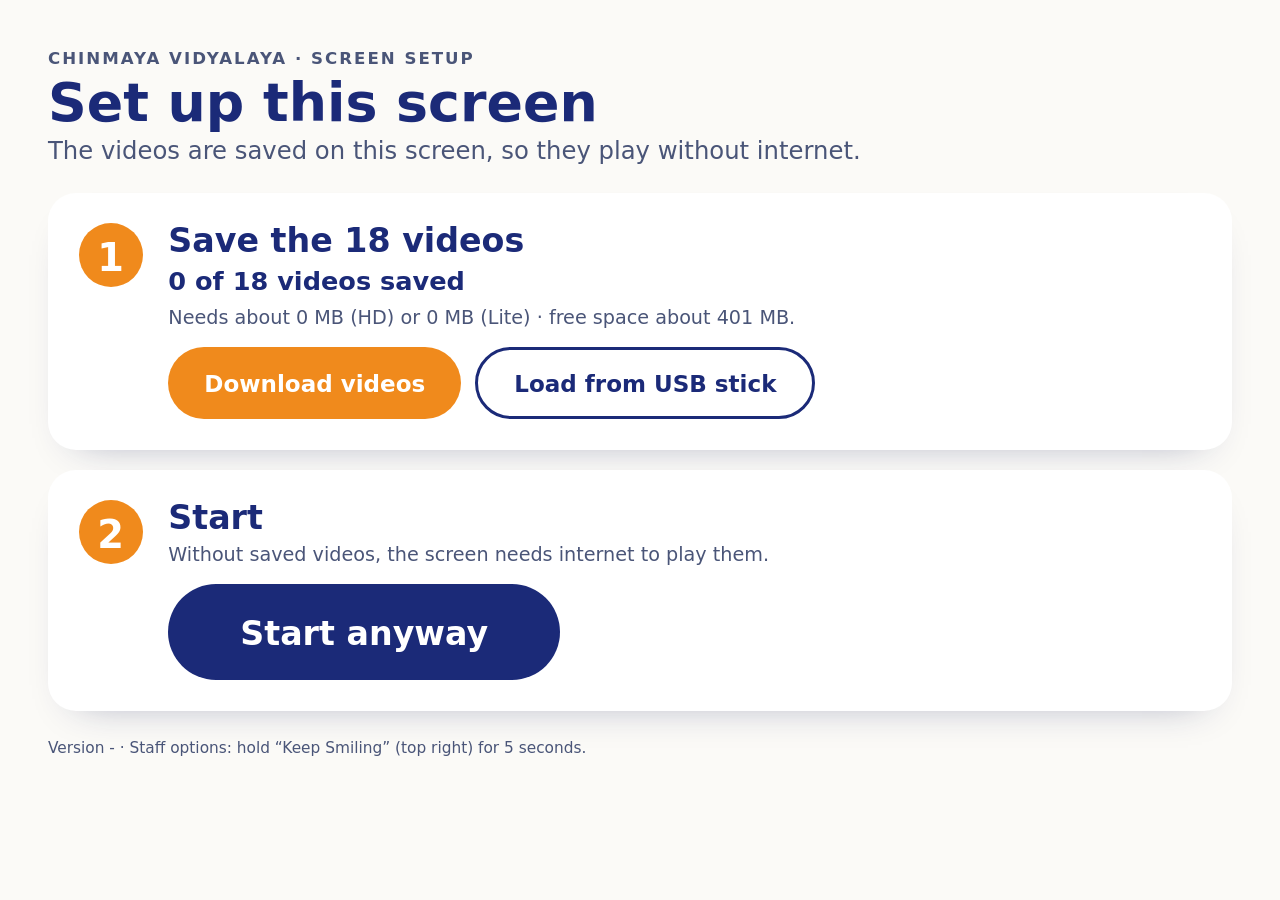
==== index.html @ 74f72289 "Build kiosk home screen and video player Home screen follows design 4a at 1920x1080 and scales to an" ====
<!DOCTYPE html>
<html lang="en" translate="no">
<head>
<meta charset="utf-8">
<meta name="viewport" content="width=device-width, initial-scale=1, maximum-scale=1, user-scalable=no, viewport-fit=cover">
<meta name="google" content="notranslate">
<meta name="theme-color" content="#fbfaf7">
<meta name="mobile-web-app-capable" content="yes">
<meta name="apple-mobile-web-app-capable" content="yes">
<title>CIRS Videos</title>
<link rel="manifest" href="manifest.webmanifest">
<link rel="icon" href="app-icons/icon-192.png">
<link rel="apple-touch-icon" href="app-icons/icon-192.png">
<link rel="stylesheet" href="css/font.css">
<link rel="stylesheet" href="css/style.css">
</head>
<body>

<!-- Home screen: design 4a, drawn at 1920x1080 and scaled to fit the screen -->
<main id="stage" class="stage">
  <header class="head">
    <div class="head-text">
      <div class="eyebrow" id="eyebrow"></div>
      <h1 class="headline" id="headline"></h1>
    </div>
    <div class="tagline" id="tagline"></div>
  </header>
  <div class="grid" id="grid"></div>
</main>

<!-- Video player (also used for the idle showreel) -->
<section id="player" class="player" aria-hidden="true">
  <video id="video" playsinline webkit-playsinline disablepictureinpicture disableremoteplayback
         controlslist="nodownload nofullscreen noremoteplayback" preload="auto"></video>
  <div class="tap-layer" id="tapLayer"></div>
  <button class="home-btn" id="homeBtn" type="button">
    <svg viewBox="0 0 24 24" aria-hidden="true"><path d="M15 5l-7 7 7 7" fill="none" stroke="currentColor" stroke-width="3" stroke-linecap="round" stroke-linejoin="round"/></svg>
    <span>Home</span>
  </button>
  <div class="title-chip" id="titleChip"></div>
  <div class="big-play" id="bigPlay" aria-hidden="true"></div>
  <button class="sound-chip" id="soundChip" type="button">
    <svg viewBox="0 0 24 24" aria-hidden="true"><path d="M4 9h4l5-4v14l-5-4H4z" fill="currentColor"/><path d="M16.5 8.5a5 5 0 010 7M19 6a8.5 8.5 0 010 12" fill="none" stroke="currentColor" stroke-width="2" stroke-linecap="round"/></svg>
    <span>Tap for sound</span>
  </button>
  <div class="progress"><div class="progress-fill" id="progressFill"></div></div>
  <div class="attract-banner">
    <div class="attract-pill">
      <span class="tap-ring" aria-hidden="true"></span>
      <span class="attract-big">Touch the screen to explore</span>
    </div>
    <div class="attract-now" id="attractNow"></div>
  </div>
</section>

<!-- Setup screen (hosted link): save the videos on this device -->
<section id="setup" class="screen scroll" hidden>
  <div class="screen-inner">
    <div class="eyebrow">CHINMAYA VIDYALAYA · SCREEN SETUP</div>
    <h1 class="screen-title">Set up this screen</h1>
    <p class="screen-lead">The videos are saved on this screen, so they play without internet.</p>

    <div class="card">
      <div class="step-no">1</div>
      <div class="card-body">
        <h2>Save the 18 videos</h2>
        <p class="status" id="setupStatus"></p>
        <div class="bar" id="setupBar" hidden><div class="bar-fill" id="setupBarFill"></div></div>
        <p class="sub" id="setupDetail"></p>
        <div class="btn-row">
          <button class="btn btn-primary" id="setupDownload" type="button">Download videos</button>
          <button class="btn btn-outline" id="setupUsb" type="button">Load from USB stick</button>
          <button class="btn btn-ghost" id="setupStop" type="button" hidden>Stop</button>
        </div>
      </div>
    </div>

    <div class="card">
      <div class="step-no">2</div>
      <div class="card-body">
        <h2>Start</h2>
        <p class="sub" id="startNote"></p>
        <div class="btn-row">
          <button class="btn btn-navy btn-big" id="setupStart" type="button">Start</button>
          <button class="btn btn-outline" id="setupInstall" type="button" hidden>Add to Home screen</button>
        </div>
      </div>
    </div>

    <p class="foot" id="setupFoot"></p>
  </div>
</section>

<!-- Staff screen: status, self-test and fixes -->
<section id="staff" class="screen scroll" hidden>
  <div class="screen-inner wide">
    <div class="staff-head">
      <div>
        <div class="eyebrow">CHINMAYA VIDYALAYA · STAFF</div>
        <h1 class="screen-title">Staff options</h1>
      </div>
      <button class="btn btn-navy" id="staffClose" type="button">Close</button>
    </div>
    <div class="stat-grid" id="staffStats"></div>

    <div class="card flat">
      <div class="card-body">
        <h2>Check and fix</h2>
        <div class="btn-row">
          <button class="btn btn-primary" id="staffTest" type="button">Run self-test</button>
          <button class="btn btn-outline" id="staffDownload" type="button">Download / repair videos</button>
          <button class="btn btn-outline" id="staffUsb" type="button">Load from USB stick</button>
          <button class="btn btn-outline" id="staffUpdate" type="button">Check for updates</button>
          <button class="btn btn-outline" id="staffReload" type="button">Restart app</button>
        </div>
        <p class="sub" id="staffMsg"></p>
      </div>
    </div>

    <div class="card flat">
      <div class="card-body settings">
        <div class="setting"><span>Video quality</span><div class="seg" id="segQuality">
          <button type="button" data-v="auto">Auto</button><button type="button" data-v="hd">HD</button><button type="button" data-v="lite">Lite</button></div></div>
        <div class="setting"><span>Mode</span><div class="seg" id="segMode">
          <button type="button" data-v="interactive">Interactive</button><button type="button" data-v="loop">Loop only (no touch)</button></div></div>
        <div class="setting"><span>Volume</span><input type="range" id="volume" min="0" max="100" step="5"></div>
      </div>
    </div>

    <div class="card flat">
      <div class="card-body">
        <h2>Videos on this screen</h2>
        <table class="topic-table" id="topicTable"></table>
        <div class="btn-row"><button class="btn btn-danger" id="staffClear" type="button">Delete saved videos</button></div>
      </div>
    </div>
  </div>
</section>

<!-- PIN pad and confirm dialogs -->
<div id="modal" class="modal" hidden>
  <div class="modal-box" id="modalBox"></div>
</div>

<input type="file" id="fileInput" accept="video/mp4,.mp4" multiple hidden>
<div id="toast" class="toast" role="status"></div>
<div id="soakInfo" class="soak-info" hidden></div>

<script src="js/config.js"></script>
<script src="js/media.js"></script>
<script src="js/offline.js"></script>
<script src="js/app.js"></script>
<script src="js/setup.js"></script>
<script src="js/staff.js"></script>
</body>
</html>
---- css/style.css ----
/* CIRS video kiosk. Home screen values are taken from design 4a (1920x1080). */
:root {
  --bg: #fbfaf7;
  --navy: #1b2a78;
  --slate: #4a5578;
  --orange: #f08a1c;
  --cream: #f6efe3;
  --line: #e4ded3;
  --ok: #1f9a4a;
  --bad: #d42f4c;
  --font: 'Baloo 2', system-ui, -apple-system, 'Segoe UI', Roboto, sans-serif;
  --scale: 1; /* set by app.js: stage scale to fit the screen */
}

* { box-sizing: border-box; }
html, body {
  margin: 0; height: 100%; overflow: hidden;
  background: var(--bg); color: var(--navy); font-family: var(--font);
  -webkit-user-select: none; user-select: none; -webkit-touch-callout: none;
  -webkit-tap-highlight-color: transparent; touch-action: manipulation; overscroll-behavior: none;
}
img { -webkit-user-drag: none; pointer-events: none; }
button { font: inherit; color: inherit; border: 0; background: none; padding: 0; cursor: pointer; touch-action: manipulation; }
[hidden] { display: none !important; }

/* ---------- Home: 4a stage ---------- */
.stage {
  position: fixed; left: 50%; top: 50%;
  width: 1920px; height: 1080px; margin: -540px 0 0 -960px;
  transform: scale(var(--scale)); transform-origin: 50% 50%;
  display: flex; flex-direction: column; background: var(--bg);
}
.head { display: flex; align-items: flex-end; justify-content: space-between; padding: 48px 96px 0; }
.head-text { display: flex; flex-direction: column; gap: 6px; }
.eyebrow { font-weight: 700; font-size: 24px; line-height: 1; letter-spacing: .12em; color: var(--slate); }
.headline { margin: 0; font-weight: 800; font-size: 64px; line-height: 1; color: var(--navy); }
.tagline { font-weight: 700; font-size: 40px; line-height: 1; color: var(--orange); }

.grid {
  flex: 1; display: grid; gap: 4px 24px; padding: 24px 96px 40px;
  grid-template-columns: repeat(6, minmax(0, 1fr));
  grid-template-rows: repeat(3, minmax(0, 1fr));
}
.tile {
  display: flex; flex-direction: column; align-items: center; justify-content: center;
  gap: 12px; text-align: center; outline: none; cursor: pointer;
}
.disc {
  position: relative; width: 200px; height: 200px; border-radius: 50%; flex: none;
  background: #ece6dc; box-shadow: 0 16px 28px -18px rgba(20, 30, 90, .55);
  transition: transform .12s ease-out;
}
.disc img { display: block; width: 100%; height: 100%; border-radius: 50%; }
.disc-num {
  display: flex; align-items: center; justify-content: center; width: 100%; height: 100%;
  border-radius: 50%; background: linear-gradient(160deg, #ffc06a, #ef6a1f);
  color: #fff; font-weight: 800; font-size: 88px;
}
.label {
  font-weight: 700; font-size: 25px; line-height: 1.08; color: var(--navy);
  text-wrap: balance; min-height: 54px; display: flex; align-items: flex-start; justify-content: center;
}
.tile.pressed .disc { transform: scale(.94); }
.tile:focus-visible .disc { box-shadow: 0 0 0 8px var(--orange), 0 16px 28px -18px rgba(20, 30, 90, .55); }

/* Phones and the visitor QR link: scrolling grid instead of the fixed stage */
.fluid, .fluid body { overflow: auto; height: auto; }
.fluid .stage { position: static; width: auto; height: auto; margin: 0; transform: none; min-height: 100vh; }
.fluid .head { padding: 24px 20px 0; flex-wrap: wrap; gap: 10px 16px; }
.fluid .eyebrow { font-size: 13px; }
.fluid .headline { font-size: 30px; }
.fluid .tagline { font-size: 20px; }
.fluid .grid { grid-template-columns: repeat(auto-fill, minmax(140px, 1fr)); grid-template-rows: none; gap: 22px 10px; padding: 22px 14px 40px; }
.fluid .disc { width: 124px; height: 124px; }
.fluid .disc-num { font-size: 52px; }
.fluid .label { font-size: 17px; min-height: 0; }

/* ---------- Player ---------- */
.player {
  position: fixed; top: 0; right: 0; bottom: 0; left: 0; z-index: 10; background: #000;
  opacity: 0; visibility: hidden; transition: opacity .25s ease, visibility 0s linear .25s;
  --u: var(--scale);
}
.fluid .player { --u: .55; }
.player.open { opacity: 1; visibility: visible; transition: opacity .25s ease; }
.player video { position: absolute; top: 0; right: 0; bottom: 0; left: 0; width: 100%; height: 100%; object-fit: contain; background: #000; }
.tap-layer { position: absolute; top: 0; right: 0; bottom: 0; left: 0; }

.home-btn {
  position: absolute; left: calc(32px * var(--u)); top: calc(32px * var(--u));
  display: flex; align-items: center; gap: calc(10px * var(--u));
  padding: calc(14px * var(--u)) calc(34px * var(--u)) calc(10px * var(--u)) calc(22px * var(--u));
  border-radius: 999px; background: rgba(255, 255, 255, .95); color: var(--navy);
  font-weight: 800; font-size: calc(34px * var(--u)); line-height: 1;
  box-shadow: 0 10px 28px -10px rgba(0, 0, 0, .6); transition: transform .12s ease-out;
}
.home-btn svg { width: calc(36px * var(--u)); height: calc(36px * var(--u)); margin-top: calc(-4px * var(--u)); }
.home-btn:active { transform: scale(.95); }

.title-chip {
  position: absolute; left: 50%; top: calc(38px * var(--u)); transform: translateX(-50%);
  max-width: 56%; padding: calc(12px * var(--u)) calc(30px * var(--u)) calc(8px * var(--u));
  border-radius: 999px; background: rgba(27, 42, 120, .88); color: #fff; text-align: center;
  font-weight: 700; font-size: calc(30px * var(--u)); line-height: 1.1;
  opacity: 0; transition: opacity .4s ease; pointer-events: none;
}
.player.show-ui .title-chip { opacity: 1; }
.fluid .title-chip { top: calc(150px * var(--u)); max-width: 92%; }

.big-play {
  position: absolute; left: 50%; top: 50%;
  width: calc(180px * var(--u)); height: calc(180px * var(--u)); margin: calc(-90px * var(--u)) 0 0 calc(-90px * var(--u));
  border-radius: 50%; background: rgba(255, 255, 255, .94); box-shadow: 0 16px 40px -12px rgba(0, 0, 0, .6);
  display: none; align-items: center; justify-content: center; pointer-events: none;
}
.big-play::after {
  content: ""; margin-left: calc(14px * var(--u));
  border-left: calc(58px * var(--u)) solid var(--navy);
  border-top: calc(35px * var(--u)) solid transparent; border-bottom: calc(35px * var(--u)) solid transparent;
}
.player.paused .big-play { display: flex; }

.sound-chip {
  position: absolute; right: calc(32px * var(--u)); top: calc(32px * var(--u));
  display: none; align-items: center; gap: calc(10px * var(--u));
  padding: calc(14px * var(--u)) calc(30px * var(--u)) calc(10px * var(--u)) calc(22px * var(--u));
  border-radius: 999px; background: var(--orange); color: #fff;
  font-weight: 800; font-size: calc(30px * var(--u)); line-height: 1;
  box-shadow: 0 10px 28px -10px rgba(0, 0, 0, .6);
}
.sound-chip svg { width: calc(34px * var(--u)); height: calc(34px * var(--u)); margin-top: calc(-4px * var(--u)); }
.player.muted-hint .sound-chip { display: flex; }

.progress { position: absolute; left: 0; right: 0; bottom: 0; height: calc(8px * var(--u)); background: rgba(255, 255, 255, .18); }
.progress-fill { height: 100%; background: var(--orange); transform-origin: 0 50%; transform: scaleX(0); }

/* Idle showreel: same player, muted, with a banner instead of controls */
.attract-banner { display: none; }
.player.attract .home-btn, .player.attract .title-chip, .player.attract .progress,
.player.attract .sound-chip, .player.attract .big-play { display: none; }
.player.attract .attract-banner {
  display: flex; flex-direction: column; align-items: center; gap: calc(14px * var(--u));
  position: absolute; left: 0; right: 0; bottom: 0; padding: calc(120px * var(--u)) 0 calc(56px * var(--u));
  background: linear-gradient(to bottom, rgba(10, 16, 50, 0), rgba(10, 16, 50, .78));
  pointer-events: none;
}
.attract-pill {
  display: flex; align-items: center; gap: calc(22px * var(--u));
  padding: calc(18px * var(--u)) calc(44px * var(--u)) calc(12px * var(--u)) calc(30px * var(--u));
  border-radius: 999px; background: rgba(255, 255, 255, .96);
  box-shadow: 0 16px 40px -14px rgba(0, 0, 0, .6);
}
.attract-big { font-weight: 800; font-size: calc(54px * var(--u)); line-height: 1; color: var(--navy); }
.attract-now { font-weight: 700; font-size: calc(28px * var(--u)); color: #fff; opacity: .9; }
.tap-ring {
  position: relative; width: calc(44px * var(--u)); height: calc(44px * var(--u)); margin-top: calc(-6px * var(--u));
  border-radius: 50%; background: var(--orange);
}
.tap-ring::after {
  content: ""; position: absolute; top: 0; right: 0; bottom: 0; left: 0; border-radius: 50%; border: calc(5px * var(--u)) solid var(--orange);
  animation: ring 1.6s ease-out infinite;
}
@keyframes ring { from { transform: scale(1); opacity: .9; } to { transform: scale(2.2); opacity: 0; } }

/* ---------- Setup and staff screens ---------- */
.screen {
  position: fixed; top: 0; right: 0; bottom: 0; left: 0; z-index: 20; overflow-y: auto; -webkit-overflow-scrolling: touch;
  background: var(--bg); touch-action: pan-y;
}
#staff { z-index: 30; }
.screen-inner { max-width: 1300px; margin: 0 auto; padding: clamp(24px, 4vw, 64px) clamp(16px, 4vw, 48px) 64px; }
.screen-inner.wide { max-width: 1400px; }
.screen .eyebrow { font-size: clamp(13px, 1.3vw, 20px); }
.screen-title { margin: 8px 0 6px; font-weight: 800; font-size: clamp(32px, 4.2vw, 64px); line-height: 1; }
.screen-lead { margin: 0 0 28px; font-weight: 500; font-size: clamp(18px, 1.9vw, 32px); color: var(--slate); }
.card {
  display: flex; gap: clamp(14px, 2vw, 28px); margin: 0 0 20px; padding: clamp(18px, 2.4vw, 36px);
  background: #fff; border-radius: 28px; box-shadow: 0 18px 40px -30px rgba(20, 30, 90, .45);
}
.card.flat { box-shadow: none; border: 2px solid var(--line); }
.card-body { flex: 1; min-width: 0; }
.card h2 { margin: 0 0 6px; font-weight: 800; font-size: clamp(24px, 2.6vw, 44px); line-height: 1.1; }
.step-no {
  flex: none; width: clamp(48px, 5vw, 76px); height: clamp(48px, 5vw, 76px); border-radius: 50%;
  display: flex; align-items: center; justify-content: center; padding-top: 4px;
  background: var(--orange); color: #fff; font-weight: 800; font-size: clamp(26px, 3vw, 44px);
}
.status { margin: 4px 0 10px; font-weight: 700; font-size: clamp(18px, 2vw, 34px); }
.status.ok { color: var(--ok); }
.status.bad { color: var(--bad); }
.sub { margin: 6px 0 0; font-weight: 500; font-size: clamp(15px, 1.5vw, 26px); color: var(--slate); }
.bar { height: 18px; margin: 12px 0 4px; border-radius: 9px; background: #ece6dc; overflow: hidden; }
.bar-fill { height: 100%; width: 100%; background: var(--orange); transform-origin: 0 50%; transform: scaleX(0); transition: transform .3s linear; }
.btn-row { display: flex; flex-wrap: wrap; gap: 14px; margin-top: 18px; }
.btn {
  min-height: 72px; padding: 16px 36px 12px; border-radius: 999px;
  font-weight: 800; font-size: clamp(18px, 1.8vw, 30px); line-height: 1.1; transition: transform .12s ease-out;
}
.btn:active { transform: scale(.96); }
.btn:disabled { opacity: .4; pointer-events: none; }
.btn-primary { background: var(--orange); color: #fff; }
.btn-navy { background: var(--navy); color: #fff; }
.btn-outline { border: 3px solid var(--navy); color: var(--navy); }
.btn-ghost { color: var(--slate); text-decoration: underline; }
.btn-danger { border: 3px solid var(--bad); color: var(--bad); }
.btn-big { min-height: 96px; padding: 20px 72px 16px; font-size: clamp(24px, 2.6vw, 42px); }
.foot { margin-top: 28px; font-weight: 500; font-size: clamp(13px, 1.2vw, 20px); color: var(--slate); }

.staff-head { display: flex; align-items: flex-start; justify-content: space-between; gap: 16px; margin-bottom: 20px; }
.stat-grid { display: grid; grid-template-columns: repeat(auto-fill, minmax(240px, 1fr)); gap: 14px; margin-bottom: 20px; }
.stat { padding: 18px 22px 14px; border-radius: 22px; background: #fff; border: 2px solid var(--line); }
.stat b { display: block; font-weight: 800; font-size: clamp(22px, 2vw, 32px); line-height: 1.1; }
.stat span { font-weight: 600; font-size: 16px; color: var(--slate); }
.stat.ok b { color: var(--ok); }
.stat.bad b { color: var(--bad); }
.settings { display: flex; flex-direction: column; gap: 18px; }
.setting { display: flex; align-items: center; flex-wrap: wrap; gap: 12px 20px; font-weight: 700; font-size: clamp(18px, 1.6vw, 24px); }
.setting > span { min-width: 170px; }
.seg { display: inline-flex; flex-wrap: wrap; gap: 6px; padding: 6px; border-radius: 999px; background: #ece6dc; }
.seg button { min-height: 52px; padding: 10px 24px 6px; border-radius: 999px; font-weight: 800; font-size: clamp(16px, 1.4vw, 22px); color: var(--slate); }
.seg button.on { background: var(--navy); color: #fff; }
input[type=range] { width: min(420px, 100%); height: 44px; accent-color: var(--orange); }
.topic-table { width: 100%; border-collapse: collapse; font-size: clamp(15px, 1.3vw, 20px); }
.topic-table th, .topic-table td { padding: 10px 8px 6px; border-bottom: 2px solid var(--line); text-align: left; }
.topic-table th { font-weight: 800; color: var(--slate); }
.topic-table td.c { text-align: center; font-weight: 800; }
.yes { color: var(--ok); }
.no { color: #b9b1a4; }
.fail { color: var(--bad); }

/* ---------- Modal (PIN pad, confirm) ---------- */
.modal { position: fixed; top: 0; right: 0; bottom: 0; left: 0; z-index: 40; display: flex; align-items: center; justify-content: center; background: rgba(15, 20, 50, .55); }
.modal-box {
  width: min(92vw, 520px); padding: 32px; border-radius: 32px; background: var(--bg); text-align: center;
  box-shadow: 0 30px 80px -30px rgba(0, 0, 0, .6);
}
.modal-box h2 { margin: 0 0 8px; font-weight: 800; font-size: 32px; }
.modal-box p { margin: 0 0 16px; font-size: 20px; color: var(--slate); }
.pin-dots { display: flex; justify-content: center; gap: 18px; margin: 10px 0 22px; }
.pin-dots i { width: 22px; height: 22px; border-radius: 50%; border: 3px solid var(--navy); }
.pin-dots i.on { background: var(--navy); }
.pin-pad { display: grid; grid-template-columns: repeat(3, 1fr); gap: 12px; }
.pin-pad button { height: 76px; border-radius: 22px; background: #fff; border: 2px solid var(--line); font-weight: 800; font-size: 34px; }
.pin-pad button:active { background: var(--cream); }
.shake { animation: shake .35s; }
@keyframes shake { 25% { transform: translateX(-12px); } 75% { transform: translateX(12px); } }

/* ---------- Toast and soak overlay ---------- */
.toast {
  position: fixed; left: 50%; bottom: calc(60px * var(--scale)); z-index: 60;
  max-width: 90vw; padding: 16px 34px 12px; border-radius: 999px;
  background: var(--navy); color: #fff; font-weight: 700; font-size: clamp(18px, calc(30px * var(--scale)), 30px);
  transform: translate(-50%, 30px); opacity: 0; transition: opacity .25s, transform .25s; pointer-events: none;
}
.toast.show { opacity: 1; transform: translate(-50%, 0); }
.soak-info {
  position: fixed; left: 12px; bottom: 12px; z-index: 70; padding: 8px 14px 4px; border-radius: 10px;
  background: rgba(0, 0, 0, .7); color: #7fff9a; font: 600 16px/1.2 ui-monospace, monospace;
}
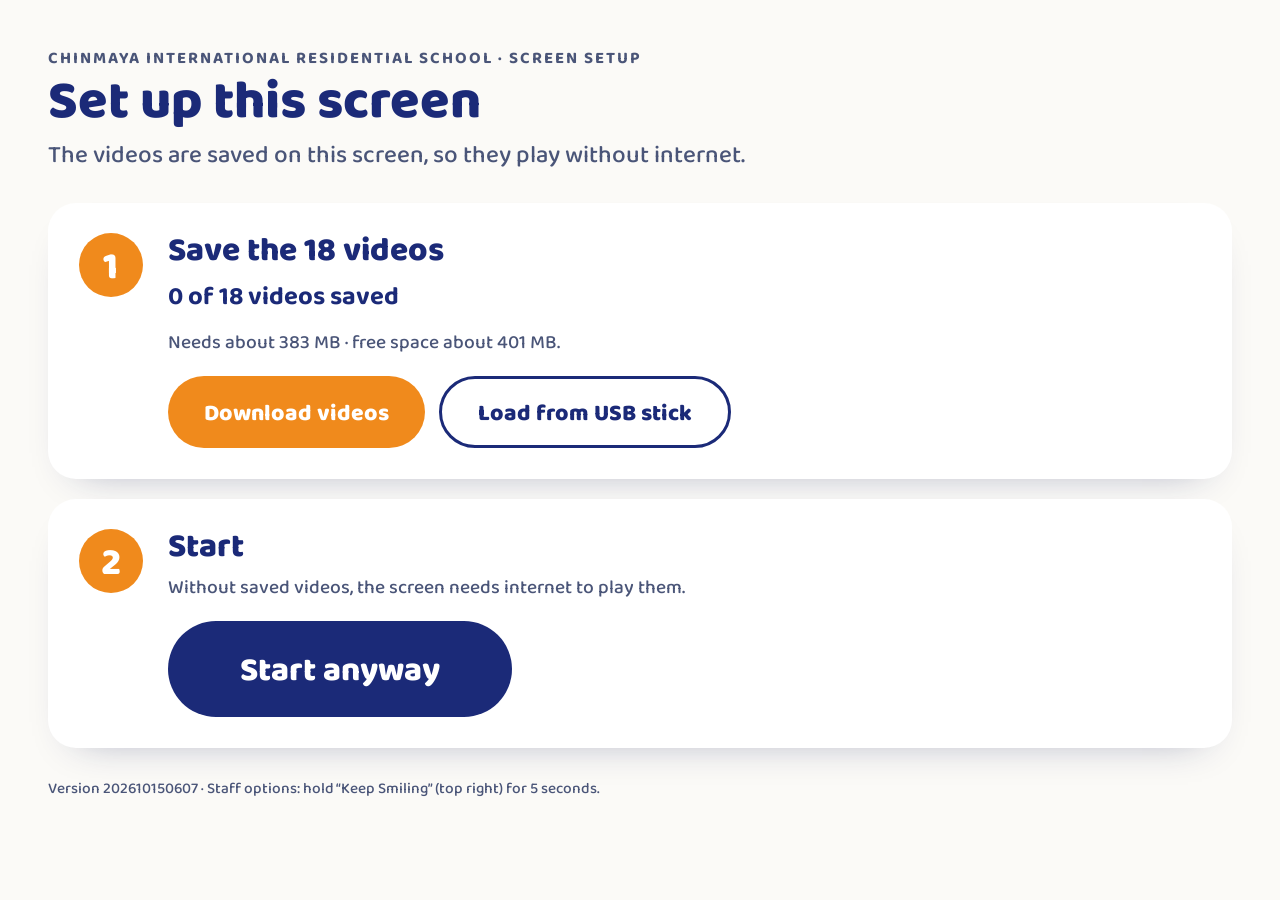
==== commit cda76c94: "Use the school's full name in the heading" ====
--- a/index.html
+++ b/index.html
@@ -56,7 +56,7 @@
 <!-- Setup screen (hosted link): save the videos on this device -->
 <section id="setup" class="screen scroll" hidden>
   <div class="screen-inner">
-    <div class="eyebrow">CHINMAYA VIDYALAYA · SCREEN SETUP</div>
+    <div class="eyebrow">CHINMAYA INTERNATIONAL RESIDENTIAL SCHOOL · SCREEN SETUP</div>
     <h1 class="screen-title">Set up this screen</h1>
     <p class="screen-lead">The videos are saved on this screen, so they play without internet.</p>
 
@@ -96,7 +96,7 @@
   <div class="screen-inner wide">
     <div class="staff-head">
       <div>
-        <div class="eyebrow">CHINMAYA VIDYALAYA · STAFF</div>
+        <div class="eyebrow">CHINMAYA INTERNATIONAL RESIDENTIAL SCHOOL · STAFF</div>
         <h1 class="screen-title">Staff options</h1>
       </div>
       <button class="btn btn-navy" id="staffClose" type="button">Close</button>
--- a/css/font.css
+++ b/css/font.css
@@ -0,0 +1,3 @@
+/* Baloo 2 (SIL Open Font License, see assets/fonts/OFL.txt), embedded so it works offline and from file://.
+   Regenerate: tools/build-font-css.sh */
+@font-face{font-family:'Baloo 2';font-style:normal;font-weight:400 800;font-display:block;src:url([data-uri]) format('woff2');}
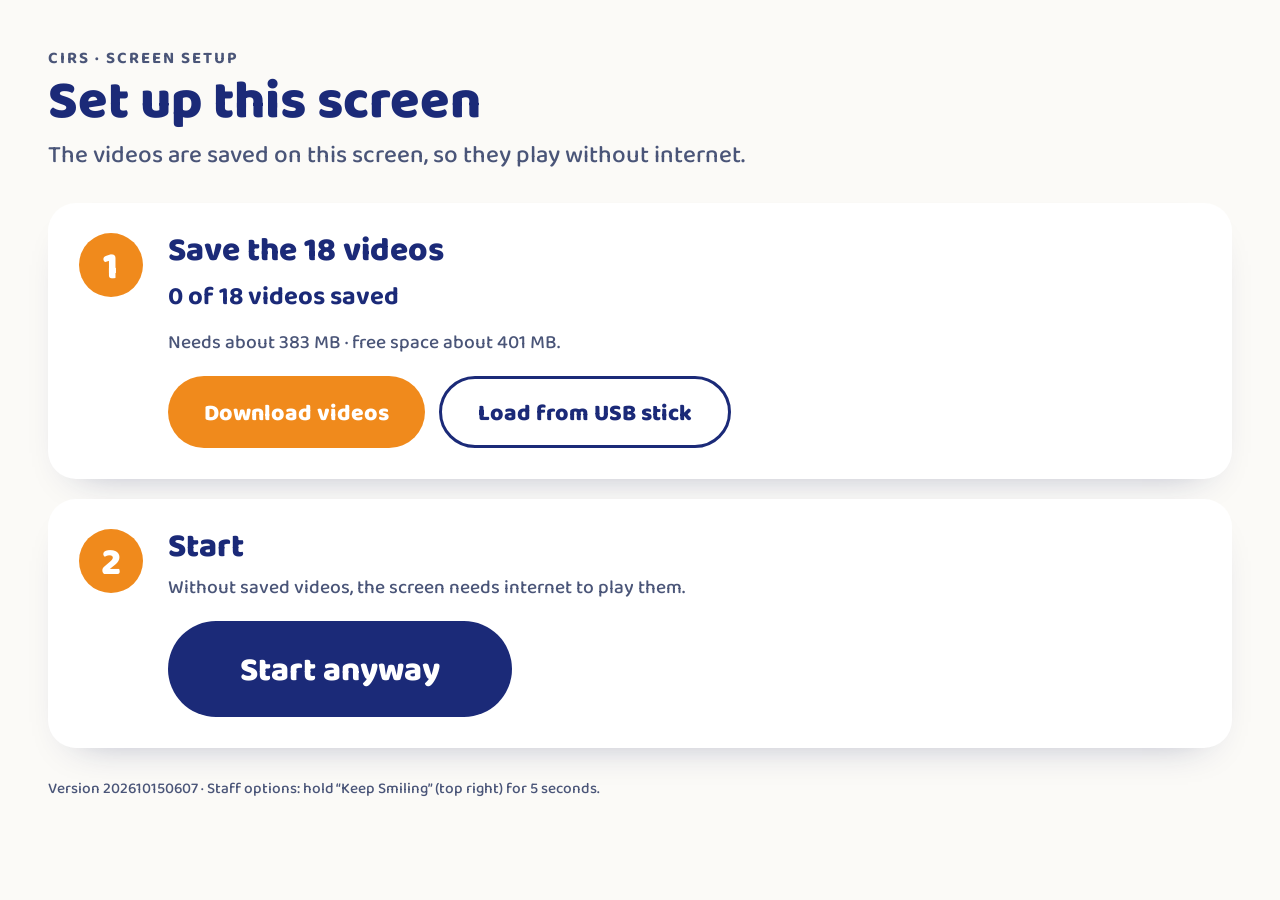
==== commit fcfa0456: "Show CIRS in the heading" ====
--- a/index.html
+++ b/index.html
@@ -56,7 +56,7 @@
 <!-- Setup screen (hosted link): save the videos on this device -->
 <section id="setup" class="screen scroll" hidden>
   <div class="screen-inner">
-    <div class="eyebrow">CHINMAYA INTERNATIONAL RESIDENTIAL SCHOOL · SCREEN SETUP</div>
+    <div class="eyebrow">CIRS · SCREEN SETUP</div>
     <h1 class="screen-title">Set up this screen</h1>
     <p class="screen-lead">The videos are saved on this screen, so they play without internet.</p>
 
@@ -96,7 +96,7 @@
   <div class="screen-inner wide">
     <div class="staff-head">
       <div>
-        <div class="eyebrow">CHINMAYA INTERNATIONAL RESIDENTIAL SCHOOL · STAFF</div>
+        <div class="eyebrow">CIRS · STAFF</div>
         <h1 class="screen-title">Staff options</h1>
       </div>
       <button class="btn btn-navy" id="staffClose" type="button">Close</button>
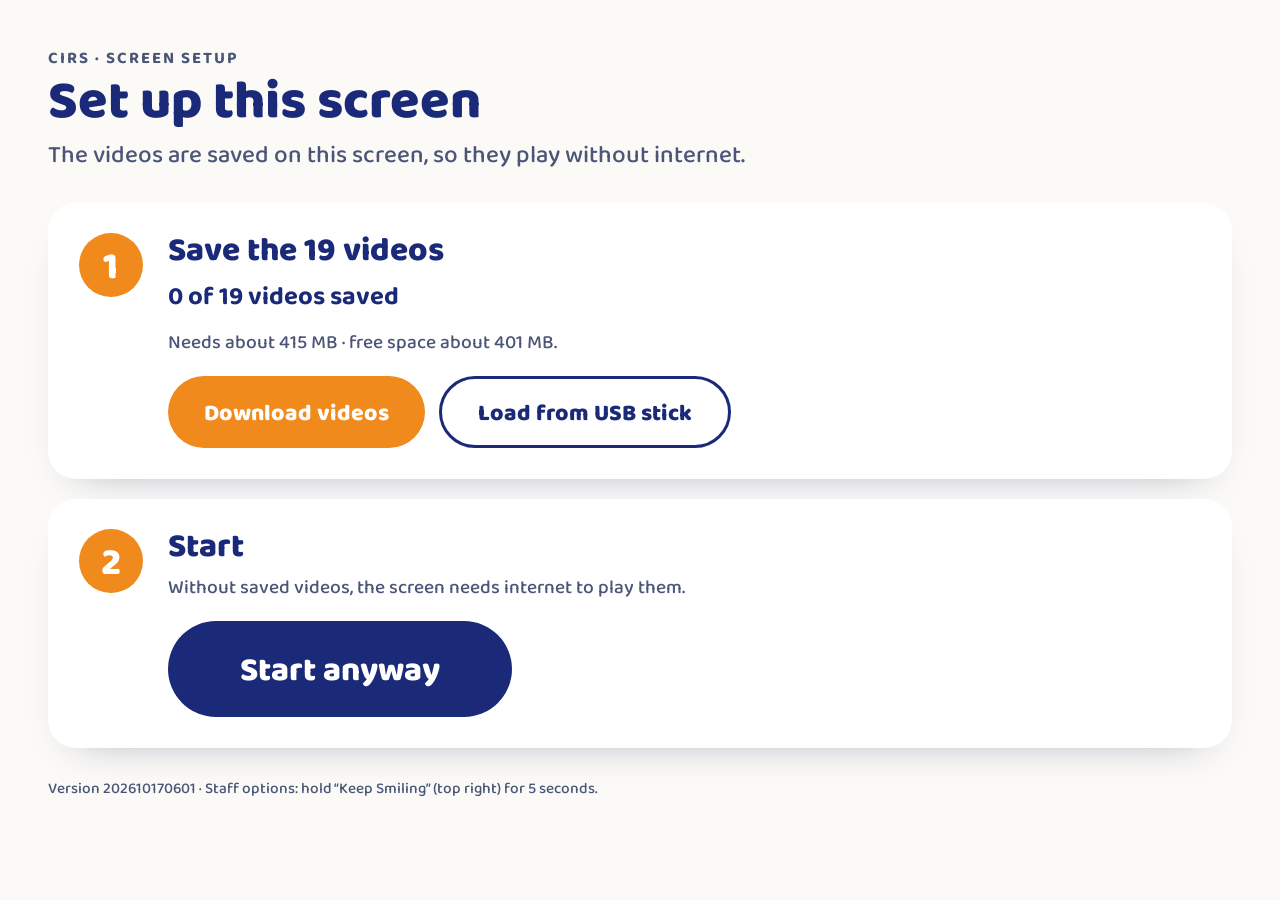
==== commit f1100500: "Add CIRS as topic 19 in rows of 7-6-6" ====
--- a/index.html
+++ b/index.html
@@ -63,7 +63,7 @@
     <div class="card">
       <div class="step-no">1</div>
       <div class="card-body">
-        <h2>Save the 18 videos</h2>
+        <h2 id="setupTitle">Save the videos</h2>
         <p class="status" id="setupStatus"></p>
         <div class="bar" id="setupBar" hidden><div class="bar-fill" id="setupBarFill"></div></div>
         <p class="sub" id="setupDetail"></p>
--- a/css/style.css
+++ b/css/style.css
@@ -36,17 +36,21 @@
 .headline { margin: 0; font-weight: 800; font-size: 64px; line-height: 1; color: var(--navy); }
 .tagline { font-weight: 700; font-size: 40px; line-height: 1; color: var(--orange); }
 
+/* 19 topics in rows of 7, 6, 6 (layout B): 14 half-columns, every tile spans two, and the
+   first tile of rows 2 and 3 starts half a tile in so those rows sit centred. */
 .grid {
-  flex: 1; display: grid; gap: 4px 24px; padding: 24px 96px 40px;
-  grid-template-columns: repeat(6, minmax(0, 1fr));
+  flex: 1; display: grid; gap: 4px 11px; padding: 16px 96px 32px;
+  grid-template-columns: repeat(14, minmax(0, 1fr));
   grid-template-rows: repeat(3, minmax(0, 1fr));
 }
+.grid .tile { grid-column: span 2; }
+.grid .tile:nth-child(8), .grid .tile:nth-child(14) { grid-column: 2 / span 2; }
 .tile {
   display: flex; flex-direction: column; align-items: center; justify-content: center;
   gap: 12px; text-align: center; outline: none; cursor: pointer;
 }
 .disc {
-  position: relative; width: 200px; height: 200px; border-radius: 50%; flex: none;
+  position: relative; width: 190px; height: 190px; border-radius: 50%; flex: none;
   background: #ece6dc; box-shadow: 0 16px 28px -18px rgba(20, 30, 90, .55);
   transition: transform .12s ease-out;
 }
@@ -57,8 +61,8 @@
   color: #fff; font-weight: 800; font-size: 88px;
 }
 .label {
-  font-weight: 700; font-size: 25px; line-height: 1.08; color: var(--navy);
-  text-wrap: balance; min-height: 54px; display: flex; align-items: flex-start; justify-content: center;
+  font-weight: 700; font-size: 24px; line-height: 1.08; color: var(--navy);
+  text-wrap: balance; min-height: 52px; display: flex; align-items: flex-start; justify-content: center;
 }
 .tile.pressed .disc { transform: scale(.94); }
 .tile:focus-visible .disc { box-shadow: 0 0 0 8px var(--orange), 0 16px 28px -18px rgba(20, 30, 90, .55); }
@@ -71,6 +75,7 @@
 .fluid .headline { font-size: 30px; }
 .fluid .tagline { font-size: 20px; }
 .fluid .grid { grid-template-columns: repeat(auto-fill, minmax(140px, 1fr)); grid-template-rows: none; gap: 22px 10px; padding: 22px 14px 40px; }
+.fluid .grid .tile { grid-column: auto; }
 .fluid .disc { width: 124px; height: 124px; }
 .fluid .disc-num { font-size: 52px; }
 .fluid .label { font-size: 17px; min-height: 0; }
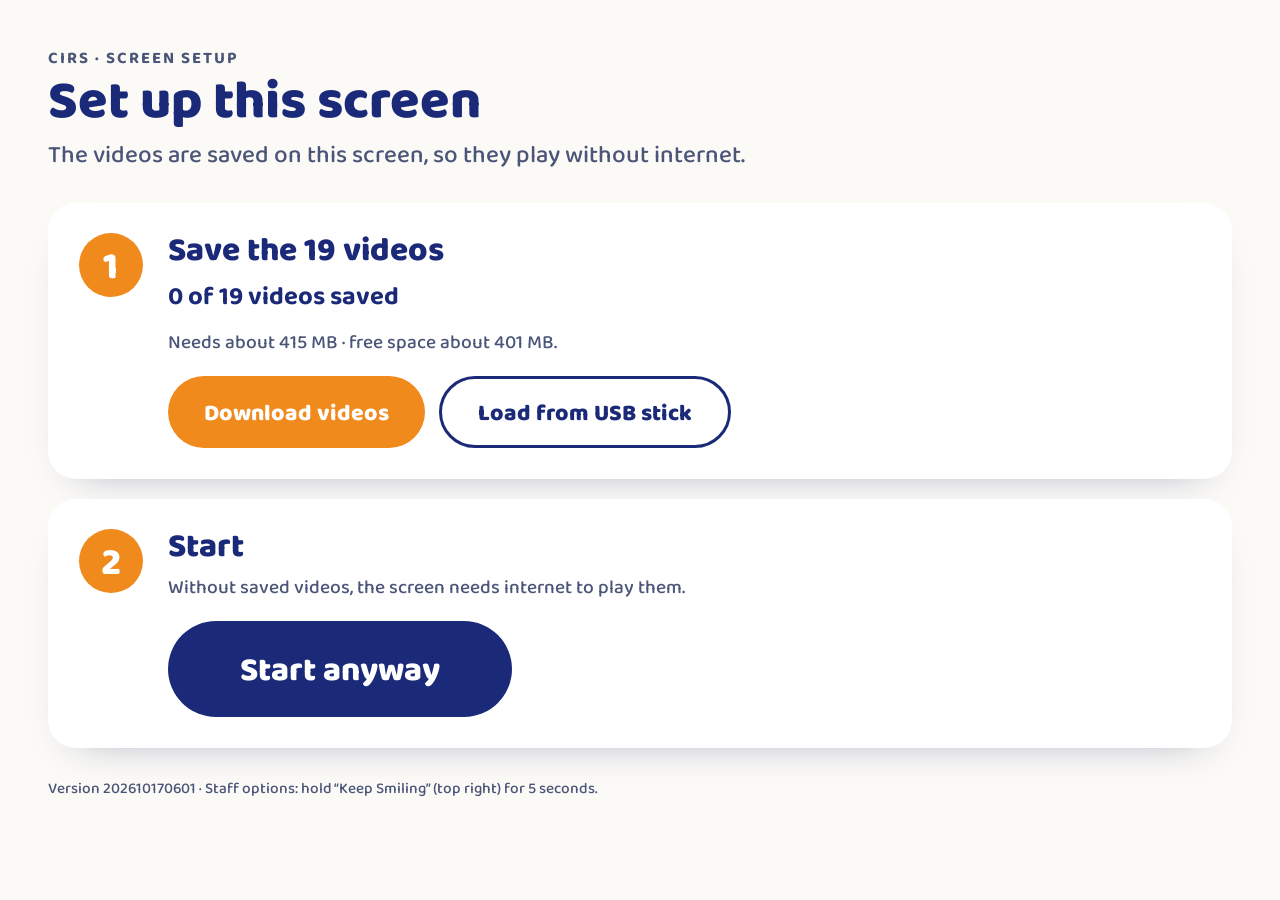
==== commit 0fd688e6: "Rename topic 19 to CCMTEC; show updates automatically" ====
--- a/index.html
+++ b/index.html
@@ -8,11 +8,11 @@
 <meta name="mobile-web-app-capable" content="yes">
 <meta name="apple-mobile-web-app-capable" content="yes">
 <title>CIRS Videos</title>
-<link rel="manifest" href="manifest.webmanifest">
+<link rel="manifest" href="manifest.webmanifest?v=20261017-072652">
 <link rel="icon" href="app-icons/icon-192.png">
 <link rel="apple-touch-icon" href="app-icons/icon-192.png">
-<link rel="stylesheet" href="css/font.css">
-<link rel="stylesheet" href="css/style.css">
+<link rel="stylesheet" href="css/font.css?v=20261017-072652">
+<link rel="stylesheet" href="css/style.css?v=20261017-072652">
 </head>
 <body>
 
@@ -146,11 +146,11 @@
 <div id="toast" class="toast" role="status"></div>
 <div id="soakInfo" class="soak-info" hidden></div>
 
-<script src="js/config.js"></script>
-<script src="js/media.js"></script>
-<script src="js/offline.js"></script>
-<script src="js/app.js"></script>
-<script src="js/setup.js"></script>
-<script src="js/staff.js"></script>
+<script src="js/config.js?v=20261017-072652"></script>
+<script src="js/media.js?v=20261017-072652"></script>
+<script src="js/offline.js?v=20261017-072652"></script>
+<script src="js/app.js?v=20261017-072652"></script>
+<script src="js/setup.js?v=20261017-072652"></script>
+<script src="js/staff.js?v=20261017-072652"></script>
 </body>
 </html>
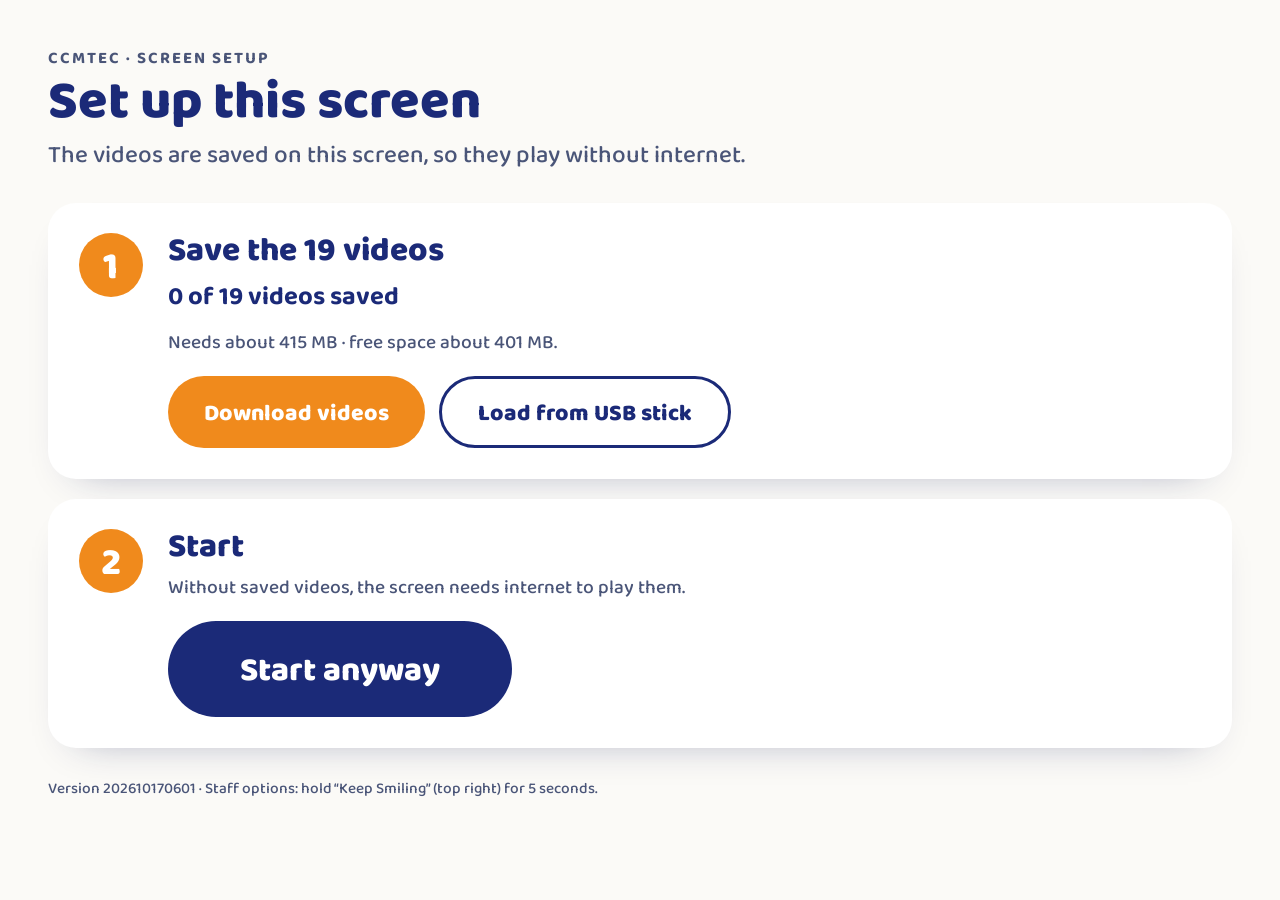
==== commit ee4d1a6c: "Heading CCMTEC, topic 19 CIRS" ====
--- a/index.html
+++ b/index.html
@@ -8,11 +8,11 @@
 <meta name="mobile-web-app-capable" content="yes">
 <meta name="apple-mobile-web-app-capable" content="yes">
 <title>CIRS Videos</title>
-<link rel="manifest" href="manifest.webmanifest?v=20261017-072652">
+<link rel="manifest" href="manifest.webmanifest?v=20261017-082846">
 <link rel="icon" href="app-icons/icon-192.png">
 <link rel="apple-touch-icon" href="app-icons/icon-192.png">
-<link rel="stylesheet" href="css/font.css?v=20261017-072652">
-<link rel="stylesheet" href="css/style.css?v=20261017-072652">
+<link rel="stylesheet" href="css/font.css?v=20261017-082846">
+<link rel="stylesheet" href="css/style.css?v=20261017-082846">
 </head>
 <body>
 
@@ -56,7 +56,7 @@
 <!-- Setup screen (hosted link): save the videos on this device -->
 <section id="setup" class="screen scroll" hidden>
   <div class="screen-inner">
-    <div class="eyebrow">CIRS · SCREEN SETUP</div>
+    <div class="eyebrow">CCMTEC · SCREEN SETUP</div>
     <h1 class="screen-title">Set up this screen</h1>
     <p class="screen-lead">The videos are saved on this screen, so they play without internet.</p>
 
@@ -96,7 +96,7 @@
   <div class="screen-inner wide">
     <div class="staff-head">
       <div>
-        <div class="eyebrow">CIRS · STAFF</div>
+        <div class="eyebrow">CCMTEC · STAFF</div>
         <h1 class="screen-title">Staff options</h1>
       </div>
       <button class="btn btn-navy" id="staffClose" type="button">Close</button>
@@ -146,11 +146,11 @@
 <div id="toast" class="toast" role="status"></div>
 <div id="soakInfo" class="soak-info" hidden></div>
 
-<script src="js/config.js?v=20261017-072652"></script>
-<script src="js/media.js?v=20261017-072652"></script>
-<script src="js/offline.js?v=20261017-072652"></script>
-<script src="js/app.js?v=20261017-072652"></script>
-<script src="js/setup.js?v=20261017-072652"></script>
-<script src="js/staff.js?v=20261017-072652"></script>
+<script src="js/config.js?v=20261017-082846"></script>
+<script src="js/media.js?v=20261017-082846"></script>
+<script src="js/offline.js?v=20261017-082846"></script>
+<script src="js/app.js?v=20261017-082846"></script>
+<script src="js/setup.js?v=20261017-082846"></script>
+<script src="js/staff.js?v=20261017-082846"></script>
 </body>
 </html>
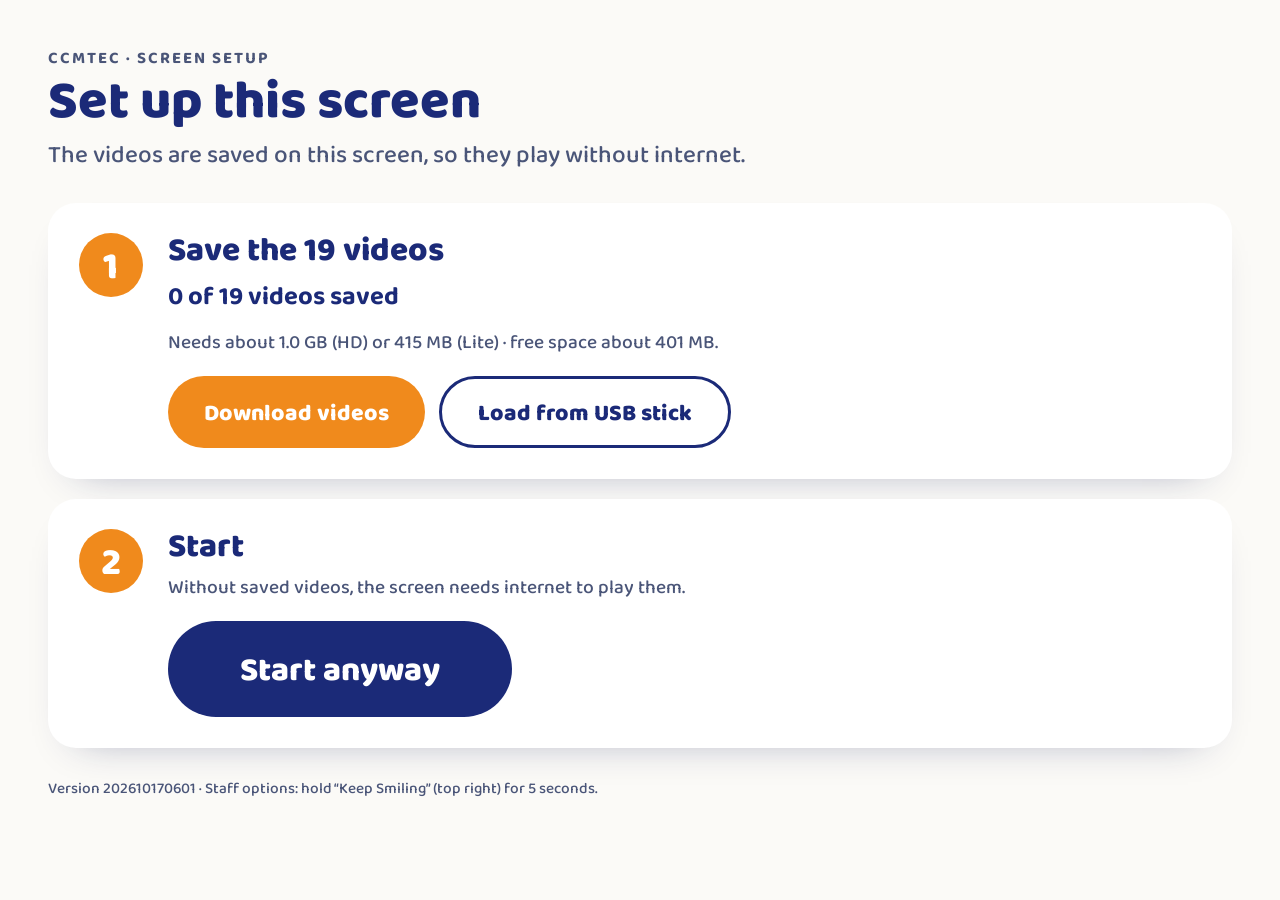
==== commit 10163d8b: "Show CCMTEC in the heading and CIRS on topic 19" ====
--- a/index.html
+++ b/index.html
@@ -8,11 +8,11 @@
 <meta name="mobile-web-app-capable" content="yes">
 <meta name="apple-mobile-web-app-capable" content="yes">
 <title>CIRS Videos</title>
-<link rel="manifest" href="manifest.webmanifest?v=20261017-082846">
+<link rel="manifest" href="manifest.webmanifest">
 <link rel="icon" href="app-icons/icon-192.png">
 <link rel="apple-touch-icon" href="app-icons/icon-192.png">
-<link rel="stylesheet" href="css/font.css?v=20261017-082846">
-<link rel="stylesheet" href="css/style.css?v=20261017-082846">
+<link rel="stylesheet" href="css/font.css">
+<link rel="stylesheet" href="css/style.css">
 </head>
 <body>
 
@@ -146,11 +146,11 @@
 <div id="toast" class="toast" role="status"></div>
 <div id="soakInfo" class="soak-info" hidden></div>
 
-<script src="js/config.js?v=20261017-082846"></script>
-<script src="js/media.js?v=20261017-082846"></script>
-<script src="js/offline.js?v=20261017-082846"></script>
-<script src="js/app.js?v=20261017-082846"></script>
-<script src="js/setup.js?v=20261017-082846"></script>
-<script src="js/staff.js?v=20261017-082846"></script>
+<script src="js/config.js"></script>
+<script src="js/media.js"></script>
+<script src="js/offline.js"></script>
+<script src="js/app.js"></script>
+<script src="js/setup.js"></script>
+<script src="js/staff.js"></script>
 </body>
 </html>
